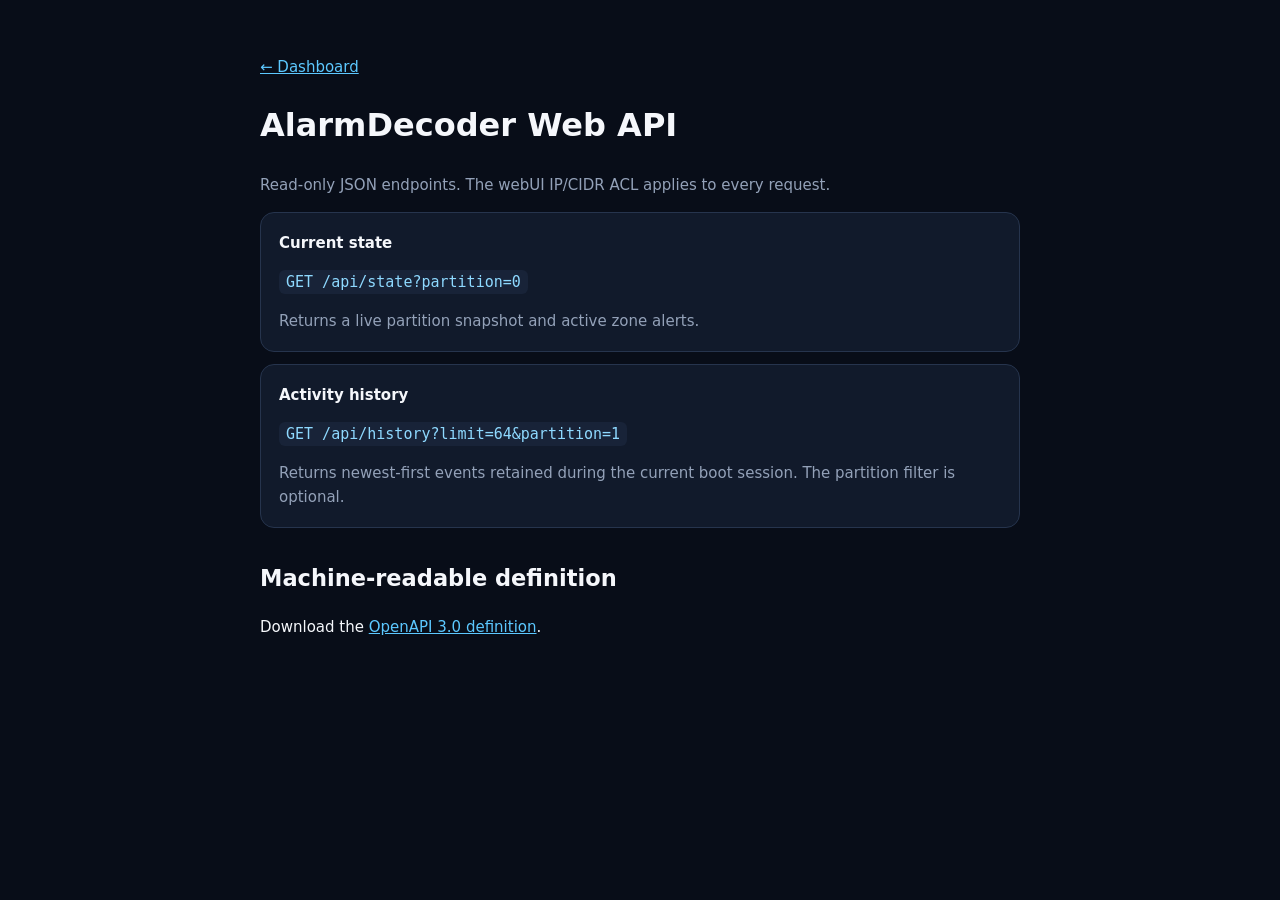
==== contrib/webUI/flash-drive/www/swaggerUI.html @ d9f4be8b "Add version file with initial version AD2IOT-1104" ====
<!doctype html>
<html lang="en">
<head>
  <meta charset="utf-8">
  <meta name="viewport" content="width=device-width, initial-scale=1">
  <title>AlarmDecoder Web API</title>
  <style>
    body{max-width:760px;margin:0 auto;padding:40px 20px;background:#080d18;color:#f5f7fb;font:15px/1.6 system-ui}h1{font-size:32px}h2{margin-top:32px}code{padding:3px 7px;border-radius:6px;background:#182338;color:#8ed9ff}article{margin:12px 0;padding:18px;border:1px solid #26344d;border-radius:14px;background:#111a2b}a{color:#5cc8ff}.muted{color:#93a1b8}
  </style>
</head>
<body>
  <p><a href="/app.html">← Dashboard</a></p>
  <h1>AlarmDecoder Web API</h1>
  <p class="muted">Read-only JSON endpoints. The webUI IP/CIDR ACL applies to every request.</p>
  <article><strong>Current state</strong><p><code>GET /api/state?partition=0</code></p><span class="muted">Returns a live partition snapshot and active zone alerts.</span></article>
  <article><strong>Activity history</strong><p><code>GET /api/history?limit=64&amp;partition=1</code></p><span class="muted">Returns newest-first events retained during the current boot session. The partition filter is optional.</span></article>
  <h2>Machine-readable definition</h2>
  <p>Download the <a href="/alarmdecoder.yaml">OpenAPI 3.0 definition</a>.</p>
</body>
</html>
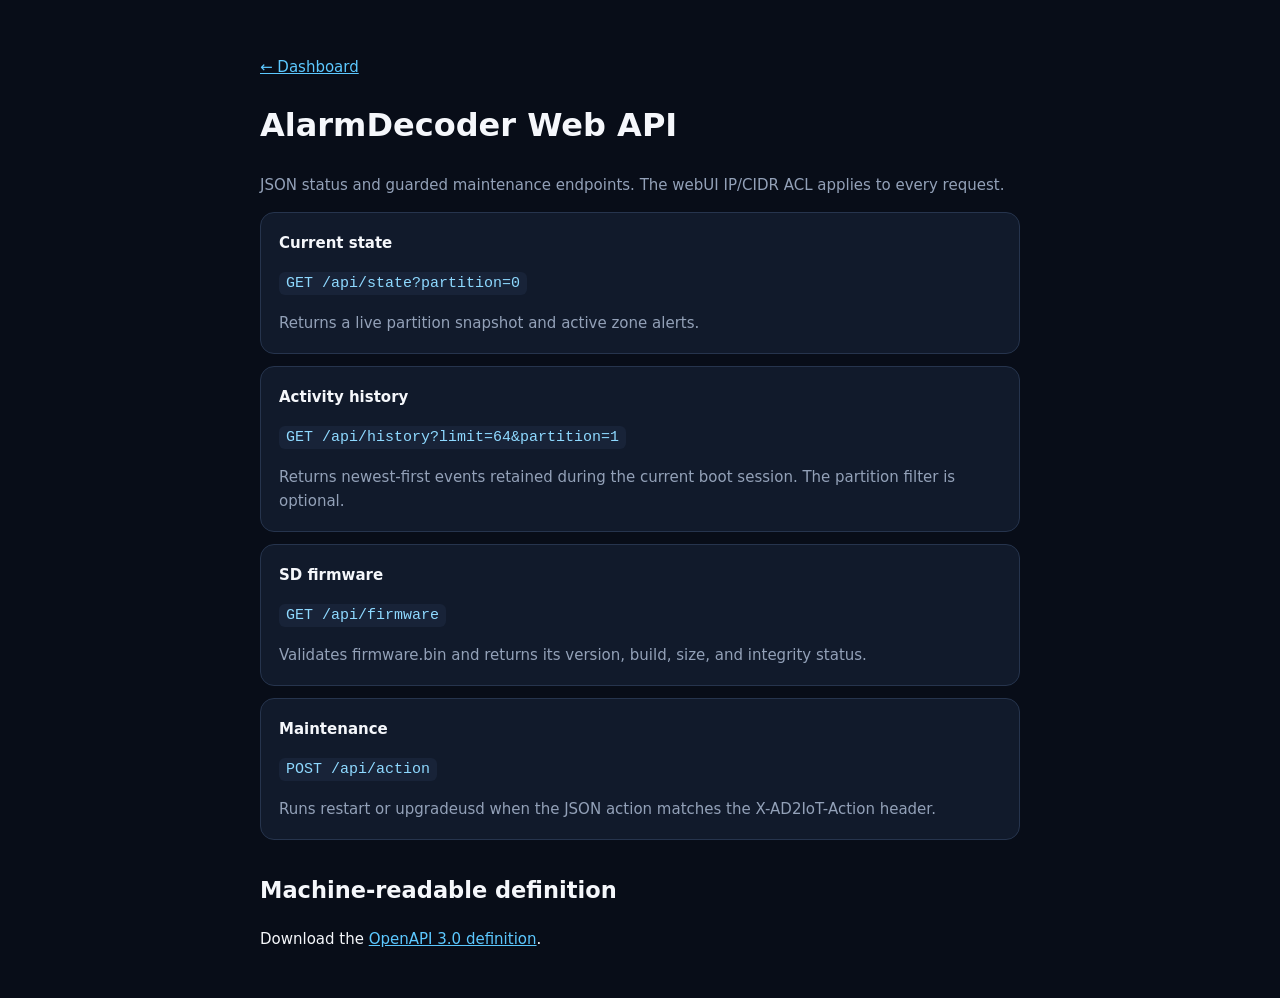
==== commit 17f55d5d: "feat: Add SD firmware management and logging functionality - Introduced a new maintenance panel in t" ====
--- a/contrib/webUI/flash-drive/www/swaggerUI.html
+++ b/contrib/webUI/flash-drive/www/swaggerUI.html
@@ -11,9 +11,11 @@
 <body>
   <p><a href="/app.html">← Dashboard</a></p>
   <h1>AlarmDecoder Web API</h1>
-  <p class="muted">Read-only JSON endpoints. The webUI IP/CIDR ACL applies to every request.</p>
+  <p class="muted">JSON status and guarded maintenance endpoints. The webUI IP/CIDR ACL applies to every request.</p>
   <article><strong>Current state</strong><p><code>GET /api/state?partition=0</code></p><span class="muted">Returns a live partition snapshot and active zone alerts.</span></article>
   <article><strong>Activity history</strong><p><code>GET /api/history?limit=64&amp;partition=1</code></p><span class="muted">Returns newest-first events retained during the current boot session. The partition filter is optional.</span></article>
+  <article><strong>SD firmware</strong><p><code>GET /api/firmware</code></p><span class="muted">Validates firmware.bin and returns its version, build, size, and integrity status.</span></article>
+  <article><strong>Maintenance</strong><p><code>POST /api/action</code></p><span class="muted">Runs restart or upgradeusd when the JSON action matches the X-AD2IoT-Action header.</span></article>
   <h2>Machine-readable definition</h2>
   <p>Download the <a href="/alarmdecoder.yaml">OpenAPI 3.0 definition</a>.</p>
 </body>
